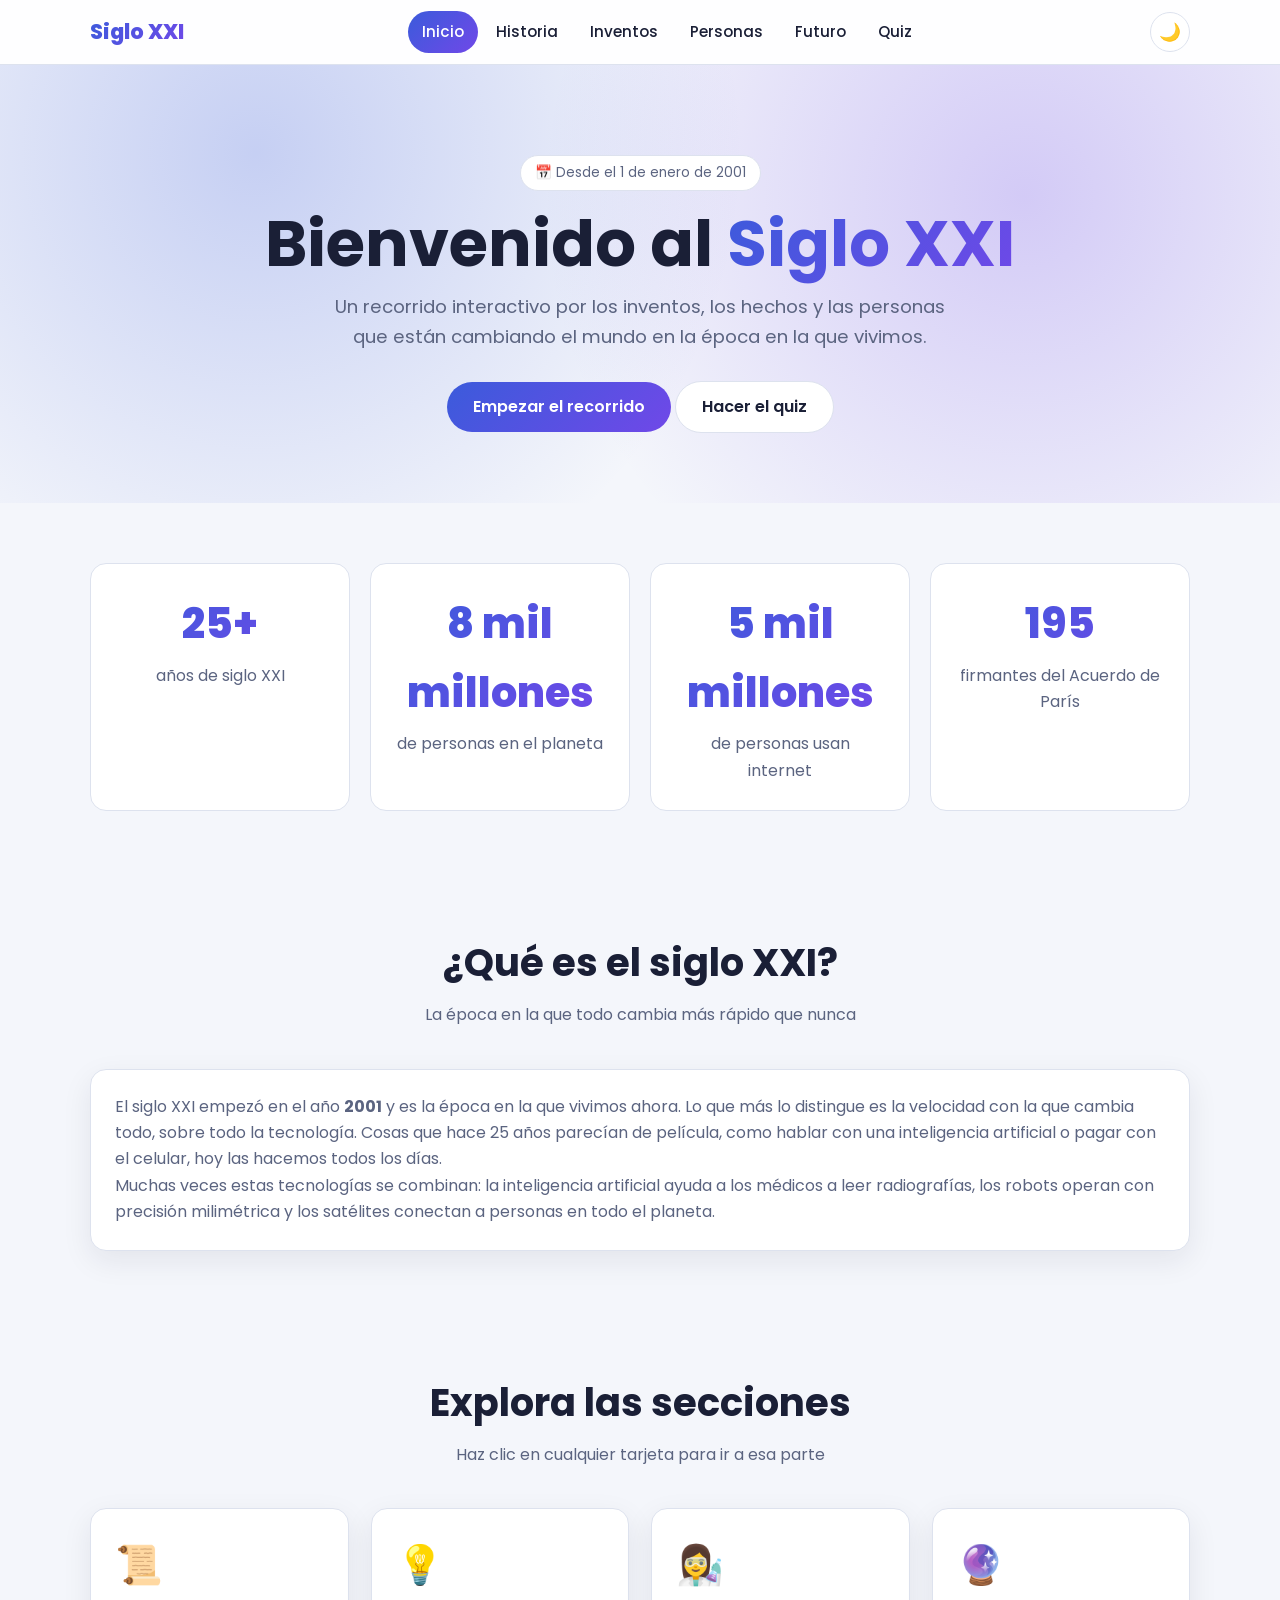
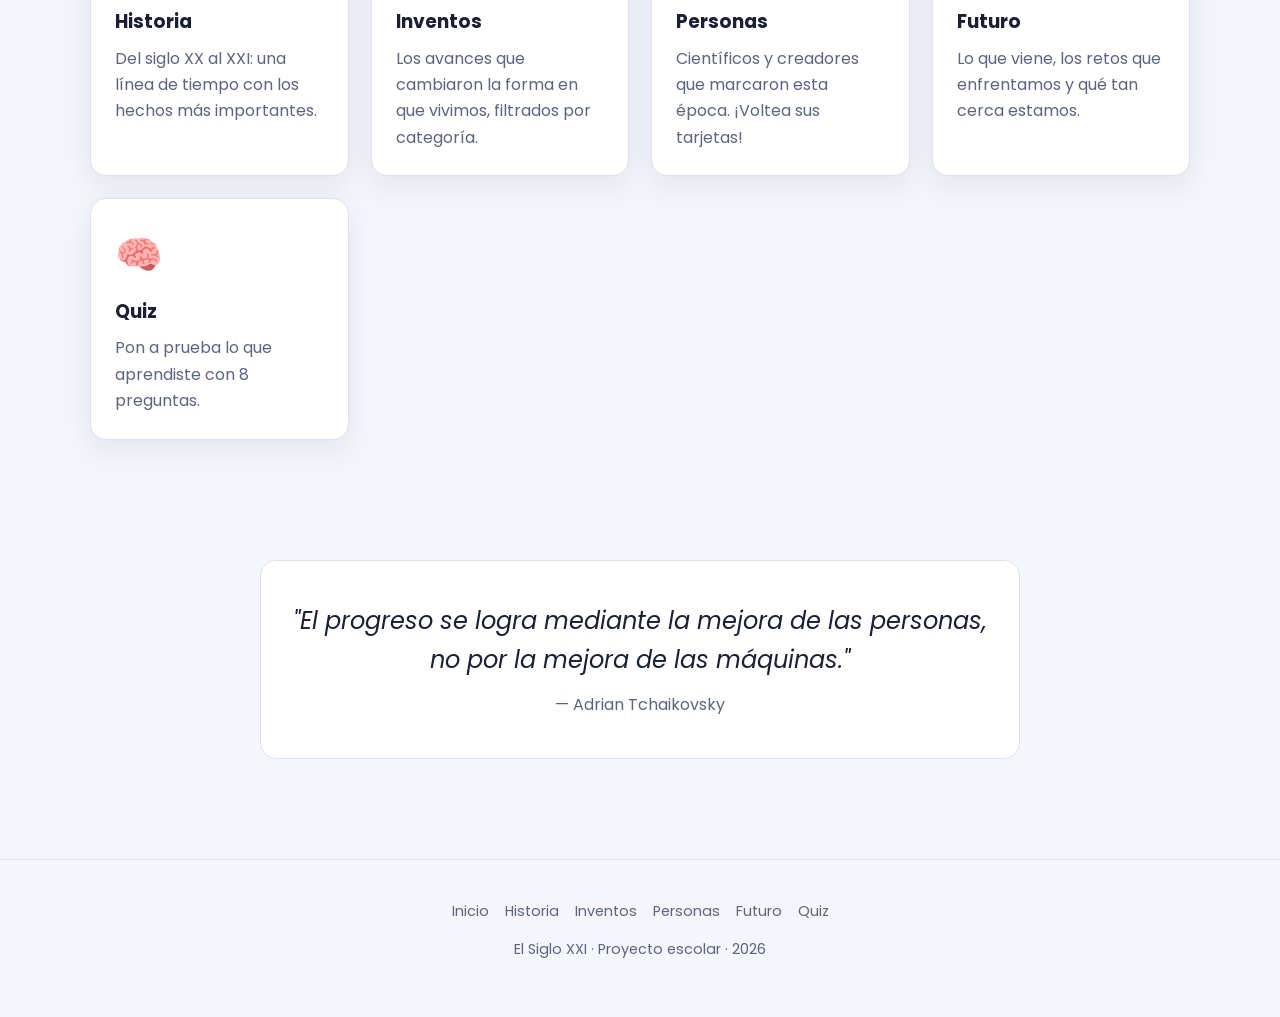
==== index.html @ bfaaecb1 "Sitio El Siglo XXI version avanzada" ====
<!DOCTYPE html>
<html lang="es">
<head>
  <meta charset="UTF-8">
  <meta name="viewport" content="width=device-width, initial-scale=1.0">
  <title>Inicio | El Siglo XXI</title>
  <meta name="description" content="Sitio interactivo sobre el siglo XXI: historia, inventos, personas, futuro y un quiz.">
  <link rel="preconnect" href="https://fonts.googleapis.com">
  <link href="https://fonts.googleapis.com/css2?family=Poppins:wght@400;500;600;800&display=swap" rel="stylesheet">
  <link rel="stylesheet" href="css/estilos.css">
  <link rel="icon" href="data:image/svg+xml,<svg xmlns='http://www.w3.org/2000/svg' viewBox='0 0 100 100'><text y='.9em' font-size='90'>🚀</text></svg>">
</head>
<body>
  <div id="progreso"></div>

  <nav class="nav">
    <div class="contenedor">
      <a href="index.html" class="logo">Siglo XXI</a>
      <ul class="menu">
        <li><a href="index.html">Inicio</a></li>
        <li><a href="historia.html">Historia</a></li>
        <li><a href="inventos.html">Inventos</a></li>
        <li><a href="personas.html">Personas</a></li>
        <li><a href="futuro.html">Futuro</a></li>
        <li><a href="quiz.html">Quiz</a></li>
      </ul>
      <div class="nav-botones">
        <button class="btn-icono" id="btn-tema" aria-label="Cambiar tema">🌙</button>
        <button class="btn-icono" id="btn-menu" aria-label="Abrir menú">☰</button>
      </div>
    </div>
  </nav>

  <header class="hero">
    <div class="contenedor">
      <span class="etiqueta">📅 Desde el 1 de enero de 2001</span>
      <h1>Bienvenido al <span>Siglo XXI</span></h1>
      <p>Un recorrido interactivo por los inventos, los hechos y las personas que están cambiando el mundo en la época en la que vivimos.</p>
      <a href="historia.html" class="boton">Empezar el recorrido</a>
      <a href="quiz.html" class="boton secundario">Hacer el quiz</a>
    </div>
  </header>

  <section>
    <div class="contenedor">
      <div class="contadores revelar">
        <div class="contador"><div class="numero" data-contar="25" data-sufijo="+">0</div><p>años de siglo XXI</p></div>
        <div class="contador"><div class="numero" data-contar="8" data-sufijo=" mil millones">0</div><p>de personas en el planeta</p></div>
        <div class="contador"><div class="numero" data-contar="5" data-sufijo=" mil millones">0</div><p>de personas usan internet</p></div>
        <div class="contador"><div class="numero" data-contar="195" data-sufijo="">0</div><p>firmantes del Acuerdo de París</p></div>
      </div>
    </div>
  </section>

  <section>
    <div class="contenedor">
      <div class="titulo-seccion revelar">
        <h2>¿Qué es el siglo XXI?</h2>
        <p>La época en la que todo cambia más rápido que nunca</p>
      </div>
      <div class="tarjeta revelar">
        <p>El siglo XXI empezó en el año <b>2001</b> y es la época en la que vivimos ahora. Lo que más lo distingue es la velocidad con la que cambia todo, sobre todo la tecnología. Cosas que hace 25 años parecían de película, como hablar con una inteligencia artificial o pagar con el celular, hoy las hacemos todos los días.</p>
        <p>Muchas veces estas tecnologías se combinan: la inteligencia artificial ayuda a los médicos a leer radiografías, los robots operan con precisión milimétrica y los satélites conectan a personas en todo el planeta.</p>
      </div>
    </div>
  </section>

  <section>
    <div class="contenedor">
      <div class="titulo-seccion revelar">
        <h2>Explora las secciones</h2>
        <p>Haz clic en cualquier tarjeta para ir a esa parte</p>
      </div>
      <div class="grid">
        <a href="historia.html" class="tarjeta revelar"><div class="icono">📜</div><h3>Historia</h3><p>Del siglo XX al XXI: una línea de tiempo con los hechos más importantes.</p></a>
        <a href="inventos.html" class="tarjeta revelar"><div class="icono">💡</div><h3>Inventos</h3><p>Los avances que cambiaron la forma en que vivimos, filtrados por categoría.</p></a>
        <a href="personas.html" class="tarjeta revelar"><div class="icono">👩‍🔬</div><h3>Personas</h3><p>Científicos y creadores que marcaron esta época. ¡Voltea sus tarjetas!</p></a>
        <a href="futuro.html" class="tarjeta revelar"><div class="icono">🔮</div><h3>Futuro</h3><p>Lo que viene, los retos que enfrentamos y qué tan cerca estamos.</p></a>
        <a href="quiz.html" class="tarjeta revelar"><div class="icono">🧠</div><h3>Quiz</h3><p>Pon a prueba lo que aprendiste con 8 preguntas.</p></a>
      </div>
    </div>
  </section>

  <section>
    <div class="contenedor">
      <blockquote class="cita revelar">
        "El progreso se logra mediante la mejora de las personas, no por la mejora de las máquinas."
        <cite>— Adrian Tchaikovsky</cite>
      </blockquote>
    </div>
  </section>

  <footer>
    <div class="contenedor">
      <div class="menu-pie">
        <a href="index.html">Inicio</a>
        <a href="historia.html">Historia</a>
        <a href="inventos.html">Inventos</a>
        <a href="personas.html">Personas</a>
        <a href="futuro.html">Futuro</a>
        <a href="quiz.html">Quiz</a>
      </div>
      <p>El Siglo XXI · Proyecto escolar · 2026</p>
    </div>
  </footer>

  <button id="subir" aria-label="Volver arriba">↑</button>
  <script src="js/main.js"></script>
</body>
</html>
---- css/estilos.css ----
/* ===== Variables de color (modo claro y oscuro) ===== */
:root {
  --bg: #f4f6fb;
  --surface: #ffffff;
  --surface-2: #eef1f8;
  --text: #1a1f36;
  --muted: #5b6480;
  --primary: #3b5bdb;
  --primary-2: #7048e8;
  --accent: #0ca678;
  --border: #dde2ee;
  --shadow: 0 10px 30px rgba(26, 31, 54, 0.08);
  --radius: 16px;
  --grad: linear-gradient(135deg, var(--primary), var(--primary-2));
}

:root[data-theme="dark"] {
  --bg: #0d1117;
  --surface: #161b26;
  --surface-2: #1e2533;
  --text: #e8ecf5;
  --muted: #9aa4bd;
  --primary: #5c7cfa;
  --primary-2: #9775fa;
  --accent: #20c997;
  --border: #2a3242;
  --shadow: 0 10px 30px rgba(0, 0, 0, 0.4);
}

* { box-sizing: border-box; }

html { scroll-behavior: smooth; }

body {
  margin: 0;
  font-family: "Poppins", system-ui, sans-serif;
  background: var(--bg);
  color: var(--text);
  line-height: 1.65;
  transition: background 0.3s, color 0.3s;
}

img { max-width: 100%; display: block; }

a { color: var(--primary); }

.contenedor { width: min(1100px, 100% - 32px); margin-inline: auto; }

/* ===== Barra de progreso de lectura ===== */
#progreso {
  position: fixed; top: 0; left: 0; height: 4px; width: 0;
  background: var(--grad); z-index: 200;
}

/* ===== Navegación ===== */
.nav {
  position: sticky; top: 0; z-index: 100;
  background: color-mix(in srgb, var(--surface) 85%, transparent);
  backdrop-filter: blur(12px);
  border-bottom: 1px solid var(--border);
}
.nav .contenedor {
  display: flex; align-items: center; justify-content: space-between;
  height: 64px; gap: 16px;
}
.logo {
  font-weight: 800; font-size: 1.3rem; text-decoration: none;
  background: var(--grad); -webkit-background-clip: text; background-clip: text; color: transparent;
}
.menu { display: flex; gap: 4px; list-style: none; margin: 0; padding: 0; }
.menu a {
  display: block; padding: 8px 14px; border-radius: 999px;
  color: var(--text); text-decoration: none; font-weight: 500; font-size: 0.95rem;
  transition: background 0.2s;
}
.menu a:hover { background: var(--surface-2); }
.menu a.activo { background: var(--grad); color: #fff; }

.nav-botones { display: flex; gap: 8px; }
.btn-icono {
  width: 40px; height: 40px; border-radius: 50%;
  border: 1px solid var(--border); background: var(--surface);
  color: var(--text); font-size: 1.1rem; cursor: pointer;
}
#btn-menu { display: none; }

@media (max-width: 860px) {
  #btn-menu { display: block; }
  .menu {
    position: absolute; top: 64px; left: 0; right: 0;
    flex-direction: column; padding: 12px 16px;
    background: var(--surface); border-bottom: 1px solid var(--border);
    display: none;
  }
  .menu.abierto { display: flex; }
}

/* ===== Portada (hero) ===== */
.hero {
  padding: 90px 0 70px; text-align: center;
  background:
    radial-gradient(circle at 20% 20%, color-mix(in srgb, var(--primary) 25%, transparent), transparent 45%),
    radial-gradient(circle at 80% 30%, color-mix(in srgb, var(--primary-2) 25%, transparent), transparent 45%);
}
.hero h1 { font-size: clamp(2.2rem, 6vw, 4rem); margin: 0 0 12px; line-height: 1.1; }
.hero h1 span { background: var(--grad); -webkit-background-clip: text; background-clip: text; color: transparent; }
.hero p { color: var(--muted); font-size: 1.15rem; max-width: 640px; margin: 0 auto 28px; }
.etiqueta {
  display: inline-block; padding: 6px 14px; border-radius: 999px; margin-bottom: 18px;
  background: var(--surface); border: 1px solid var(--border); font-size: 0.85rem; color: var(--muted);
}

.boton {
  display: inline-block; padding: 12px 26px; border-radius: 999px; border: none;
  background: var(--grad); color: #fff; font-weight: 600; text-decoration: none;
  cursor: pointer; font-family: inherit; font-size: 1rem;
  transition: transform 0.2s, box-shadow 0.2s;
}
.boton:hover { transform: translateY(-2px); box-shadow: var(--shadow); }
.boton.secundario { background: var(--surface); color: var(--text); border: 1px solid var(--border); }

/* ===== Secciones ===== */
section { padding: 60px 0; }
.titulo-seccion { text-align: center; margin-bottom: 40px; }
.titulo-seccion h2 { font-size: clamp(1.7rem, 4vw, 2.4rem); margin: 0 0 8px; }
.titulo-seccion p { color: var(--muted); margin: 0; }

/* ===== Tarjetas ===== */
.grid { display: grid; gap: 22px; grid-template-columns: repeat(auto-fill, minmax(250px, 1fr)); }
.tarjeta {
  background: var(--surface); border: 1px solid var(--border); border-radius: var(--radius);
  padding: 24px; box-shadow: var(--shadow);
  transition: transform 0.25s, border-color 0.25s;
}
.tarjeta:hover { transform: translateY(-6px); border-color: var(--primary); }
.tarjeta .icono { font-size: 2.4rem; margin-bottom: 10px; }
.tarjeta h3 { margin: 0 0 8px; }
.tarjeta p { margin: 0; color: var(--muted); }
.tarjeta .anio {
  display: inline-block; margin-top: 14px; font-size: 0.8rem; font-weight: 600;
  padding: 3px 10px; border-radius: 999px; background: var(--surface-2); color: var(--primary);
}
a.tarjeta { text-decoration: none; color: inherit; }

/* ===== Contadores ===== */
.contadores { display: grid; grid-template-columns: repeat(auto-fit, minmax(180px, 1fr)); gap: 20px; }
.contador { text-align: center; padding: 26px; background: var(--surface); border-radius: var(--radius); border: 1px solid var(--border); }
.contador .numero { font-size: 2.6rem; font-weight: 800; background: var(--grad); -webkit-background-clip: text; background-clip: text; color: transparent; }
.contador p { margin: 4px 0 0; color: var(--muted); }

/* ===== Línea de tiempo ===== */
.timeline { position: relative; max-width: 800px; margin: 0 auto; padding-left: 30px; }
.timeline::before {
  content: ""; position: absolute; left: 8px; top: 0; bottom: 0; width: 3px;
  background: var(--grad); border-radius: 3px;
}
.evento { position: relative; margin-bottom: 26px; }
.evento::before {
  content: ""; position: absolute; left: -29px; top: 22px; width: 17px; height: 17px;
  border-radius: 50%; background: var(--surface); border: 4px solid var(--primary);
}
.evento .tarjeta:hover { transform: translateX(6px); }
.evento .fecha { font-weight: 800; color: var(--primary); font-size: 1.1rem; }

/* ===== Filtros y buscador ===== */
.filtros { display: flex; flex-wrap: wrap; gap: 10px; justify-content: center; margin-bottom: 30px; }
.filtro {
  padding: 8px 18px; border-radius: 999px; border: 1px solid var(--border);
  background: var(--surface); color: var(--text); cursor: pointer; font-family: inherit;
}
.filtro.activo { background: var(--grad); color: #fff; border-color: transparent; }
.oculto { display: none !important; }

.buscador {
  display: block; width: min(500px, 100%); margin: 0 auto 30px; padding: 14px 20px;
  border-radius: 999px; border: 1px solid var(--border); background: var(--surface);
  color: var(--text); font-family: inherit; font-size: 1rem;
}
.buscador:focus { outline: 2px solid var(--primary); }

/* ===== Tarjetas de personas (voltean) ===== */
.persona { perspective: 1000px; height: 260px; cursor: pointer; }
.persona-interior {
  position: relative; width: 100%; height: 100%;
  transition: transform 0.6s; transform-style: preserve-3d;
}
.persona.volteada .persona-interior { transform: rotateY(180deg); }
.cara {
  position: absolute; inset: 0; backface-visibility: hidden;
  border-radius: var(--radius); padding: 24px; border: 1px solid var(--border);
  display: flex; flex-direction: column; justify-content: center; align-items: center; text-align: center;
}
.frente { background: var(--surface); }
.atras { background: var(--grad); color: #fff; transform: rotateY(180deg); }
.avatar {
  width: 80px; height: 80px; border-radius: 50%; display: grid; place-items: center;
  font-size: 1.6rem; font-weight: 800; color: #fff; background: var(--grad); margin-bottom: 14px;
}
.frente h3 { margin: 0 0 4px; }
.frente small { color: var(--muted); }
.pista { margin-top: 10px; font-size: 0.8rem; color: var(--muted); }

/* ===== Acordeón ===== */
.acordeon details {
  background: var(--surface); border: 1px solid var(--border); border-radius: 12px;
  margin-bottom: 12px; padding: 4px 20px;
}
.acordeon summary { cursor: pointer; font-weight: 600; padding: 14px 0; list-style: none; }
.acordeon summary::after { content: "+"; float: right; font-size: 1.3rem; color: var(--primary); }
.acordeon details[open] summary::after { content: "−"; }
.acordeon details p { margin-top: 0; color: var(--muted); }

/* ===== Barras de probabilidad ===== */
.barra { margin-bottom: 18px; }
.barra-info { display: flex; justify-content: space-between; font-weight: 500; margin-bottom: 6px; }
.barra-fondo { height: 12px; background: var(--surface-2); border-radius: 999px; overflow: hidden; }
.barra-relleno { height: 100%; width: 0; background: var(--grad); border-radius: 999px; transition: width 1.4s ease; }

/* ===== Quiz ===== */
.quiz { max-width: 680px; margin: 0 auto; }
.quiz .tarjeta:hover { transform: none; }
.quiz-progreso { color: var(--muted); font-size: 0.9rem; margin-bottom: 8px; }
.opciones { display: grid; gap: 10px; margin: 20px 0; }
.opcion {
  text-align: left; padding: 14px 18px; border-radius: 12px; border: 2px solid var(--border);
  background: var(--surface-2); color: var(--text); cursor: pointer; font-family: inherit; font-size: 1rem;
}
.opcion:hover:not(:disabled) { border-color: var(--primary); }
.opcion.correcta { border-color: #2f9e44; background: color-mix(in srgb, #2f9e44 20%, var(--surface)); }
.opcion.incorrecta { border-color: #e03131; background: color-mix(in srgb, #e03131 20%, var(--surface)); }
.explicacion { color: var(--muted); min-height: 1.6em; }
.resultado { text-align: center; }
.resultado .numero { font-size: 4rem; font-weight: 800; background: var(--grad); -webkit-background-clip: text; background-clip: text; color: transparent; }

/* ===== Cita ===== */
.cita {
  text-align: center; font-size: clamp(1.1rem, 3vw, 1.5rem); font-style: italic;
  max-width: 760px; margin: 0 auto; padding: 40px 24px;
  border-radius: var(--radius); background: var(--surface); border: 1px solid var(--border);
}
.cita cite { display: block; margin-top: 12px; font-size: 1rem; color: var(--muted); font-style: normal; }

/* ===== Pie de página ===== */
footer {
  margin-top: 40px; padding: 40px 0; border-top: 1px solid var(--border);
  text-align: center; color: var(--muted); font-size: 0.9rem;
}
footer .menu-pie { display: flex; flex-wrap: wrap; justify-content: center; gap: 16px; margin-bottom: 14px; }
footer .menu-pie a { color: var(--muted); text-decoration: none; }
footer .menu-pie a:hover { color: var(--primary); }

/* ===== Botón subir ===== */
#subir {
  position: fixed; right: 20px; bottom: 20px; width: 48px; height: 48px; border-radius: 50%;
  border: none; background: var(--grad); color: #fff; font-size: 1.3rem; cursor: pointer;
  box-shadow: var(--shadow); opacity: 0; pointer-events: none; transition: opacity 0.3s;
}
#subir.visible { opacity: 1; pointer-events: auto; }

/* ===== Animación al hacer scroll ===== */
.revelar { opacity: 0; transform: translateY(30px); transition: opacity 0.7s, transform 0.7s; }
.revelar.visto { opacity: 1; transform: none; }

@media (prefers-reduced-motion: reduce) {
  .revelar { opacity: 1; transform: none; transition: none; }
  html { scroll-behavior: auto; }
}
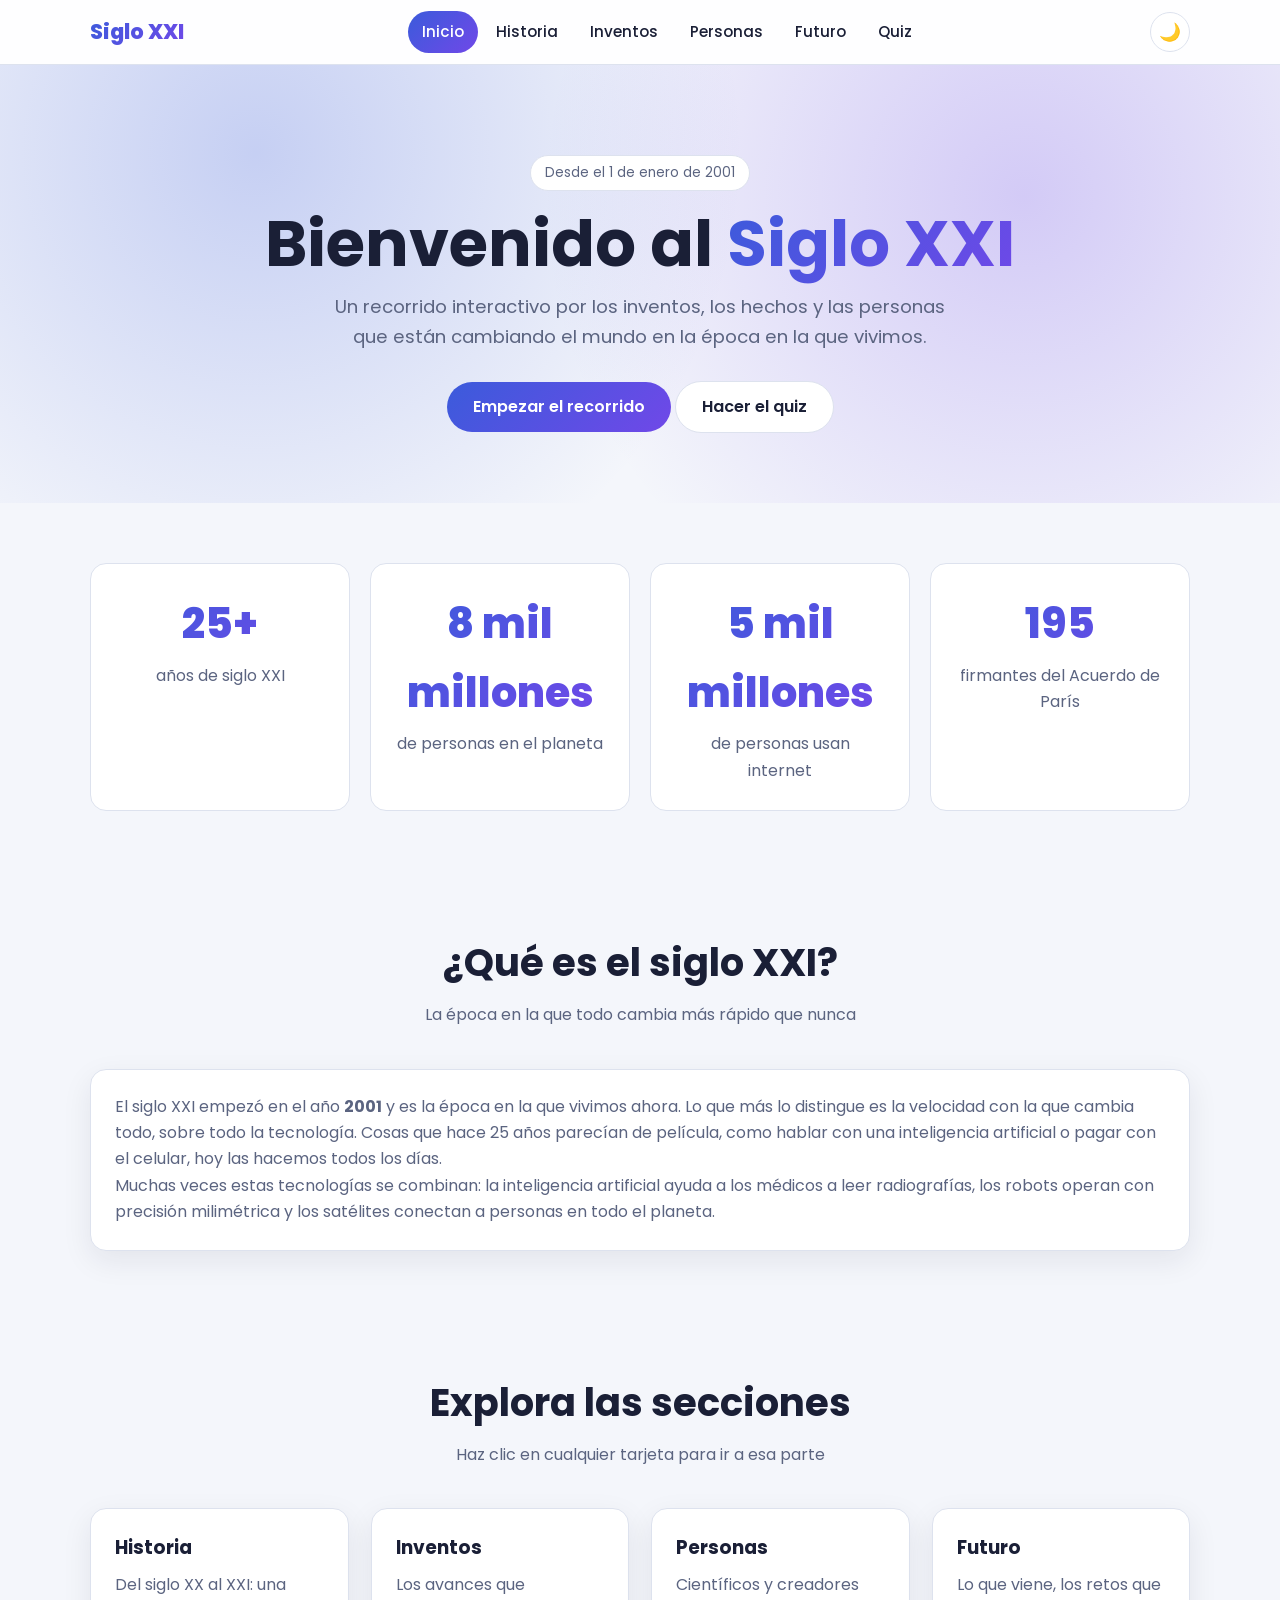
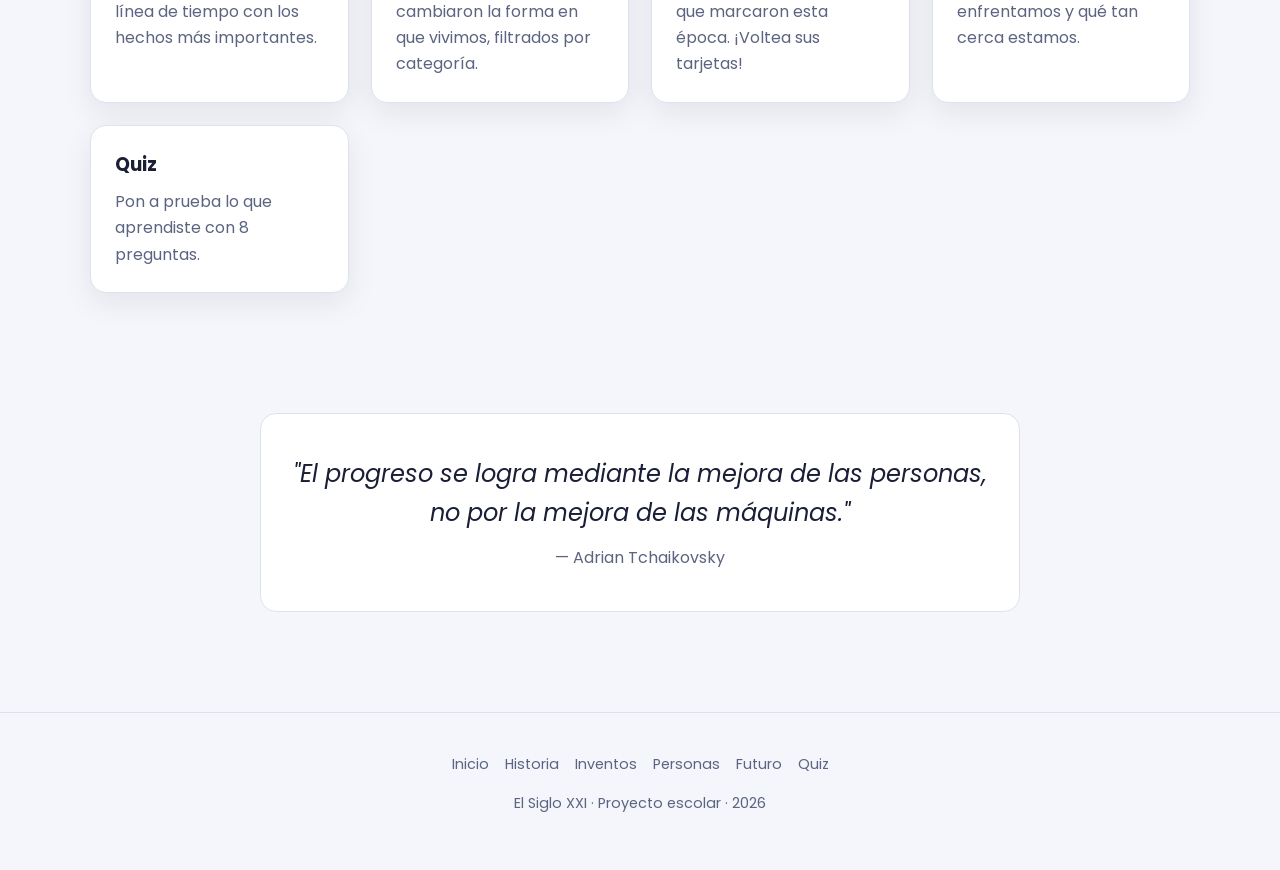
==== commit 10c07905: "Quitar emojis" ====
--- a/index.html
+++ b/index.html
@@ -8,7 +8,7 @@
   <link rel="preconnect" href="https://fonts.googleapis.com">
   <link href="https://fonts.googleapis.com/css2?family=Poppins:wght@400;500;600;800&display=swap" rel="stylesheet">
   <link rel="stylesheet" href="css/estilos.css">
-  <link rel="icon" href="data:image/svg+xml,<svg xmlns='http://www.w3.org/2000/svg' viewBox='0 0 100 100'><text y='.9em' font-size='90'>🚀</text></svg>">
+  <link rel="icon" href="data:image/svg+xml,<svg xmlns='http://www.w3.org/2000/svg' viewBox='0 0 100 100'><circle cx='50' cy='50' r='48' fill='%233b5bdb'/></svg>">
 </head>
 <body>
   <div id="progreso"></div>
@@ -33,7 +33,7 @@
 
   <header class="hero">
     <div class="contenedor">
-      <span class="etiqueta">📅 Desde el 1 de enero de 2001</span>
+      <span class="etiqueta">Desde el 1 de enero de 2001</span>
       <h1>Bienvenido al <span>Siglo XXI</span></h1>
       <p>Un recorrido interactivo por los inventos, los hechos y las personas que están cambiando el mundo en la época en la que vivimos.</p>
       <a href="historia.html" class="boton">Empezar el recorrido</a>
@@ -72,11 +72,11 @@
         <p>Haz clic en cualquier tarjeta para ir a esa parte</p>
       </div>
       <div class="grid">
-        <a href="historia.html" class="tarjeta revelar"><div class="icono">📜</div><h3>Historia</h3><p>Del siglo XX al XXI: una línea de tiempo con los hechos más importantes.</p></a>
-        <a href="inventos.html" class="tarjeta revelar"><div class="icono">💡</div><h3>Inventos</h3><p>Los avances que cambiaron la forma en que vivimos, filtrados por categoría.</p></a>
-        <a href="personas.html" class="tarjeta revelar"><div class="icono">👩‍🔬</div><h3>Personas</h3><p>Científicos y creadores que marcaron esta época. ¡Voltea sus tarjetas!</p></a>
-        <a href="futuro.html" class="tarjeta revelar"><div class="icono">🔮</div><h3>Futuro</h3><p>Lo que viene, los retos que enfrentamos y qué tan cerca estamos.</p></a>
-        <a href="quiz.html" class="tarjeta revelar"><div class="icono">🧠</div><h3>Quiz</h3><p>Pon a prueba lo que aprendiste con 8 preguntas.</p></a>
+        <a href="historia.html" class="tarjeta revelar"><h3>Historia</h3><p>Del siglo XX al XXI: una línea de tiempo con los hechos más importantes.</p></a>
+        <a href="inventos.html" class="tarjeta revelar"><h3>Inventos</h3><p>Los avances que cambiaron la forma en que vivimos, filtrados por categoría.</p></a>
+        <a href="personas.html" class="tarjeta revelar"><h3>Personas</h3><p>Científicos y creadores que marcaron esta época. ¡Voltea sus tarjetas!</p></a>
+        <a href="futuro.html" class="tarjeta revelar"><h3>Futuro</h3><p>Lo que viene, los retos que enfrentamos y qué tan cerca estamos.</p></a>
+        <a href="quiz.html" class="tarjeta revelar"><h3>Quiz</h3><p>Pon a prueba lo que aprendiste con 8 preguntas.</p></a>
       </div>
     </div>
   </section>
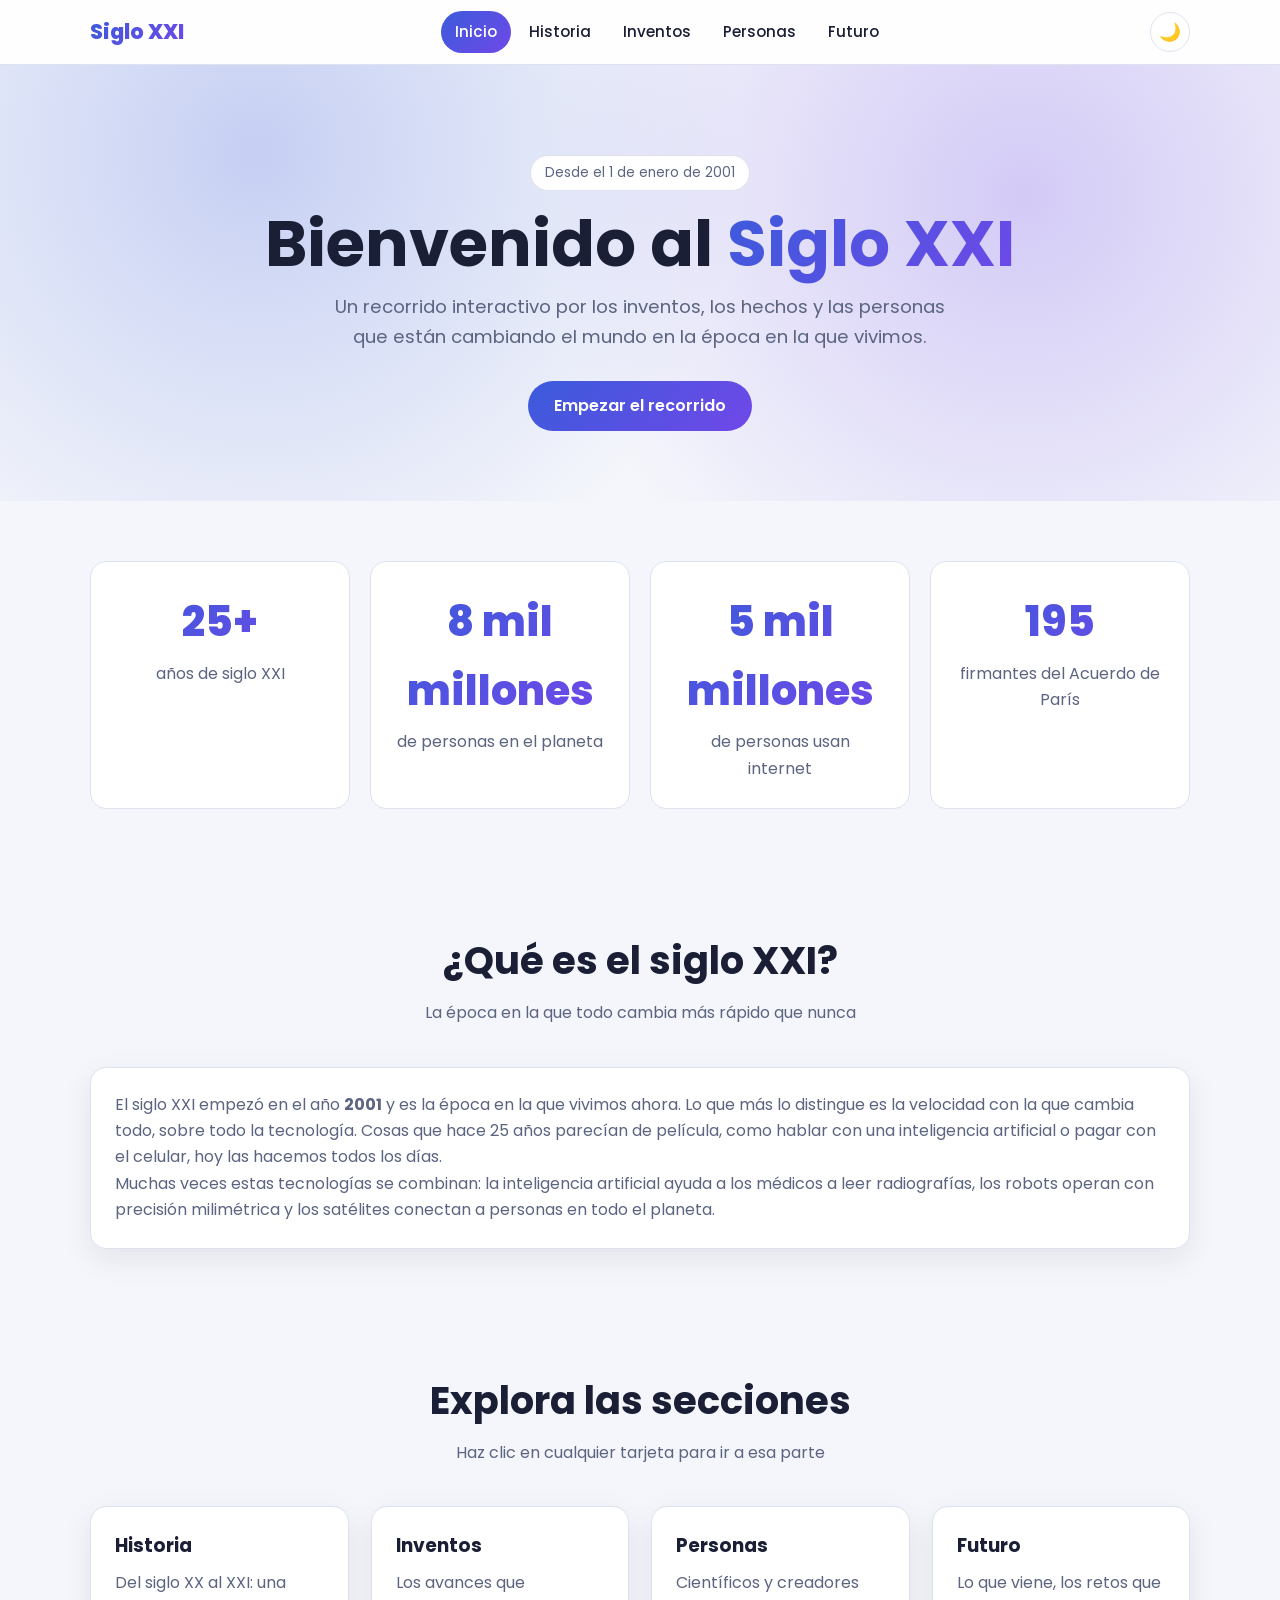
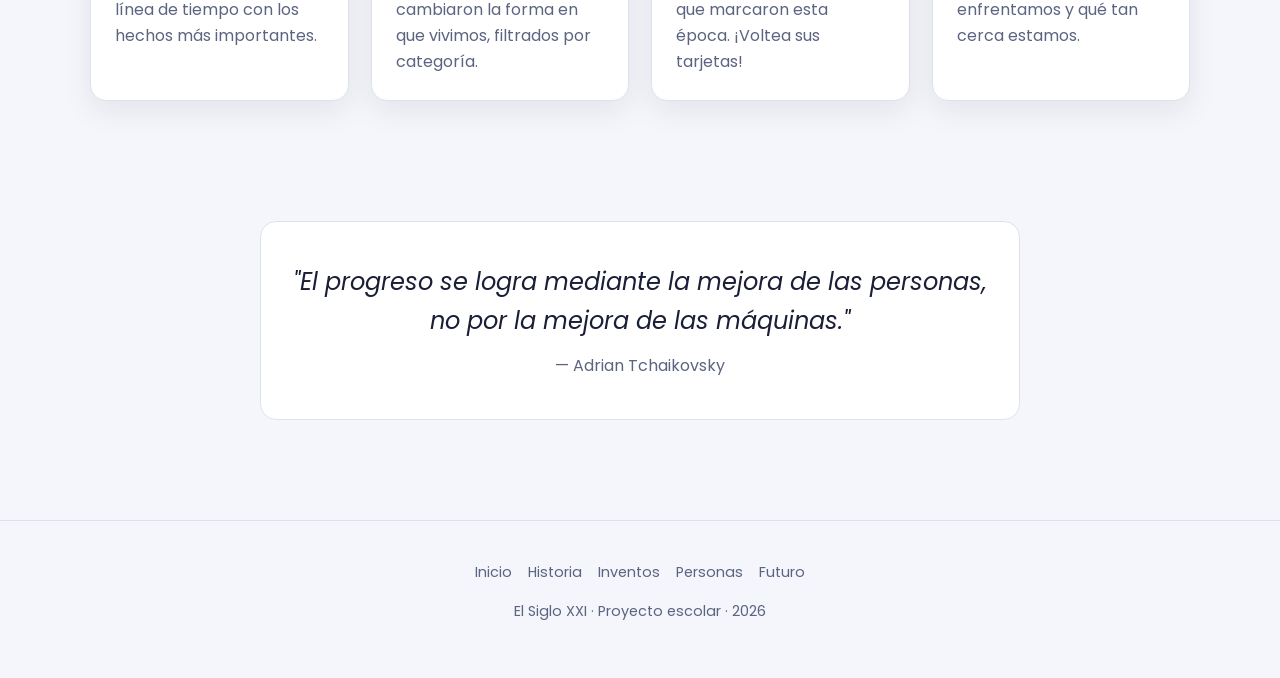
==== commit a35a637b: "Quitar el quiz" ====
--- a/index.html
+++ b/index.html
@@ -4,7 +4,7 @@
   <meta charset="UTF-8">
   <meta name="viewport" content="width=device-width, initial-scale=1.0">
   <title>Inicio | El Siglo XXI</title>
-  <meta name="description" content="Sitio interactivo sobre el siglo XXI: historia, inventos, personas, futuro y un quiz.">
+  <meta name="description" content="Sitio interactivo sobre el siglo XXI: historia, inventos, personas y futuro.">
   <link rel="preconnect" href="https://fonts.googleapis.com">
   <link href="https://fonts.googleapis.com/css2?family=Poppins:wght@400;500;600;800&display=swap" rel="stylesheet">
   <link rel="stylesheet" href="css/estilos.css">
@@ -22,7 +22,6 @@
         <li><a href="inventos.html">Inventos</a></li>
         <li><a href="personas.html">Personas</a></li>
         <li><a href="futuro.html">Futuro</a></li>
-        <li><a href="quiz.html">Quiz</a></li>
       </ul>
       <div class="nav-botones">
         <button class="btn-icono" id="btn-tema" aria-label="Cambiar tema">🌙</button>
@@ -37,7 +36,6 @@
       <h1>Bienvenido al <span>Siglo XXI</span></h1>
       <p>Un recorrido interactivo por los inventos, los hechos y las personas que están cambiando el mundo en la época en la que vivimos.</p>
       <a href="historia.html" class="boton">Empezar el recorrido</a>
-      <a href="quiz.html" class="boton secundario">Hacer el quiz</a>
     </div>
   </header>
 
@@ -76,7 +74,6 @@
         <a href="inventos.html" class="tarjeta revelar"><h3>Inventos</h3><p>Los avances que cambiaron la forma en que vivimos, filtrados por categoría.</p></a>
         <a href="personas.html" class="tarjeta revelar"><h3>Personas</h3><p>Científicos y creadores que marcaron esta época. ¡Voltea sus tarjetas!</p></a>
         <a href="futuro.html" class="tarjeta revelar"><h3>Futuro</h3><p>Lo que viene, los retos que enfrentamos y qué tan cerca estamos.</p></a>
-        <a href="quiz.html" class="tarjeta revelar"><h3>Quiz</h3><p>Pon a prueba lo que aprendiste con 8 preguntas.</p></a>
       </div>
     </div>
   </section>
@@ -98,7 +95,6 @@
         <a href="inventos.html">Inventos</a>
         <a href="personas.html">Personas</a>
         <a href="futuro.html">Futuro</a>
-        <a href="quiz.html">Quiz</a>
       </div>
       <p>El Siglo XXI · Proyecto escolar · 2026</p>
     </div>
--- a/css/estilos.css
+++ b/css/estilos.css
@@ -216,22 +216,6 @@
 .barra-fondo { height: 12px; background: var(--surface-2); border-radius: 999px; overflow: hidden; }
 .barra-relleno { height: 100%; width: 0; background: var(--grad); border-radius: 999px; transition: width 1.4s ease; }
 
-/* ===== Quiz ===== */
-.quiz { max-width: 680px; margin: 0 auto; }
-.quiz .tarjeta:hover { transform: none; }
-.quiz-progreso { color: var(--muted); font-size: 0.9rem; margin-bottom: 8px; }
-.opciones { display: grid; gap: 10px; margin: 20px 0; }
-.opcion {
-  text-align: left; padding: 14px 18px; border-radius: 12px; border: 2px solid var(--border);
-  background: var(--surface-2); color: var(--text); cursor: pointer; font-family: inherit; font-size: 1rem;
-}
-.opcion:hover:not(:disabled) { border-color: var(--primary); }
-.opcion.correcta { border-color: #2f9e44; background: color-mix(in srgb, #2f9e44 20%, var(--surface)); }
-.opcion.incorrecta { border-color: #e03131; background: color-mix(in srgb, #e03131 20%, var(--surface)); }
-.explicacion { color: var(--muted); min-height: 1.6em; }
-.resultado { text-align: center; }
-.resultado .numero { font-size: 4rem; font-weight: 800; background: var(--grad); -webkit-background-clip: text; background-clip: text; color: transparent; }
-
 /* ===== Cita ===== */
 .cita {
   text-align: center; font-size: clamp(1.1rem, 3vw, 1.5rem); font-style: italic;
